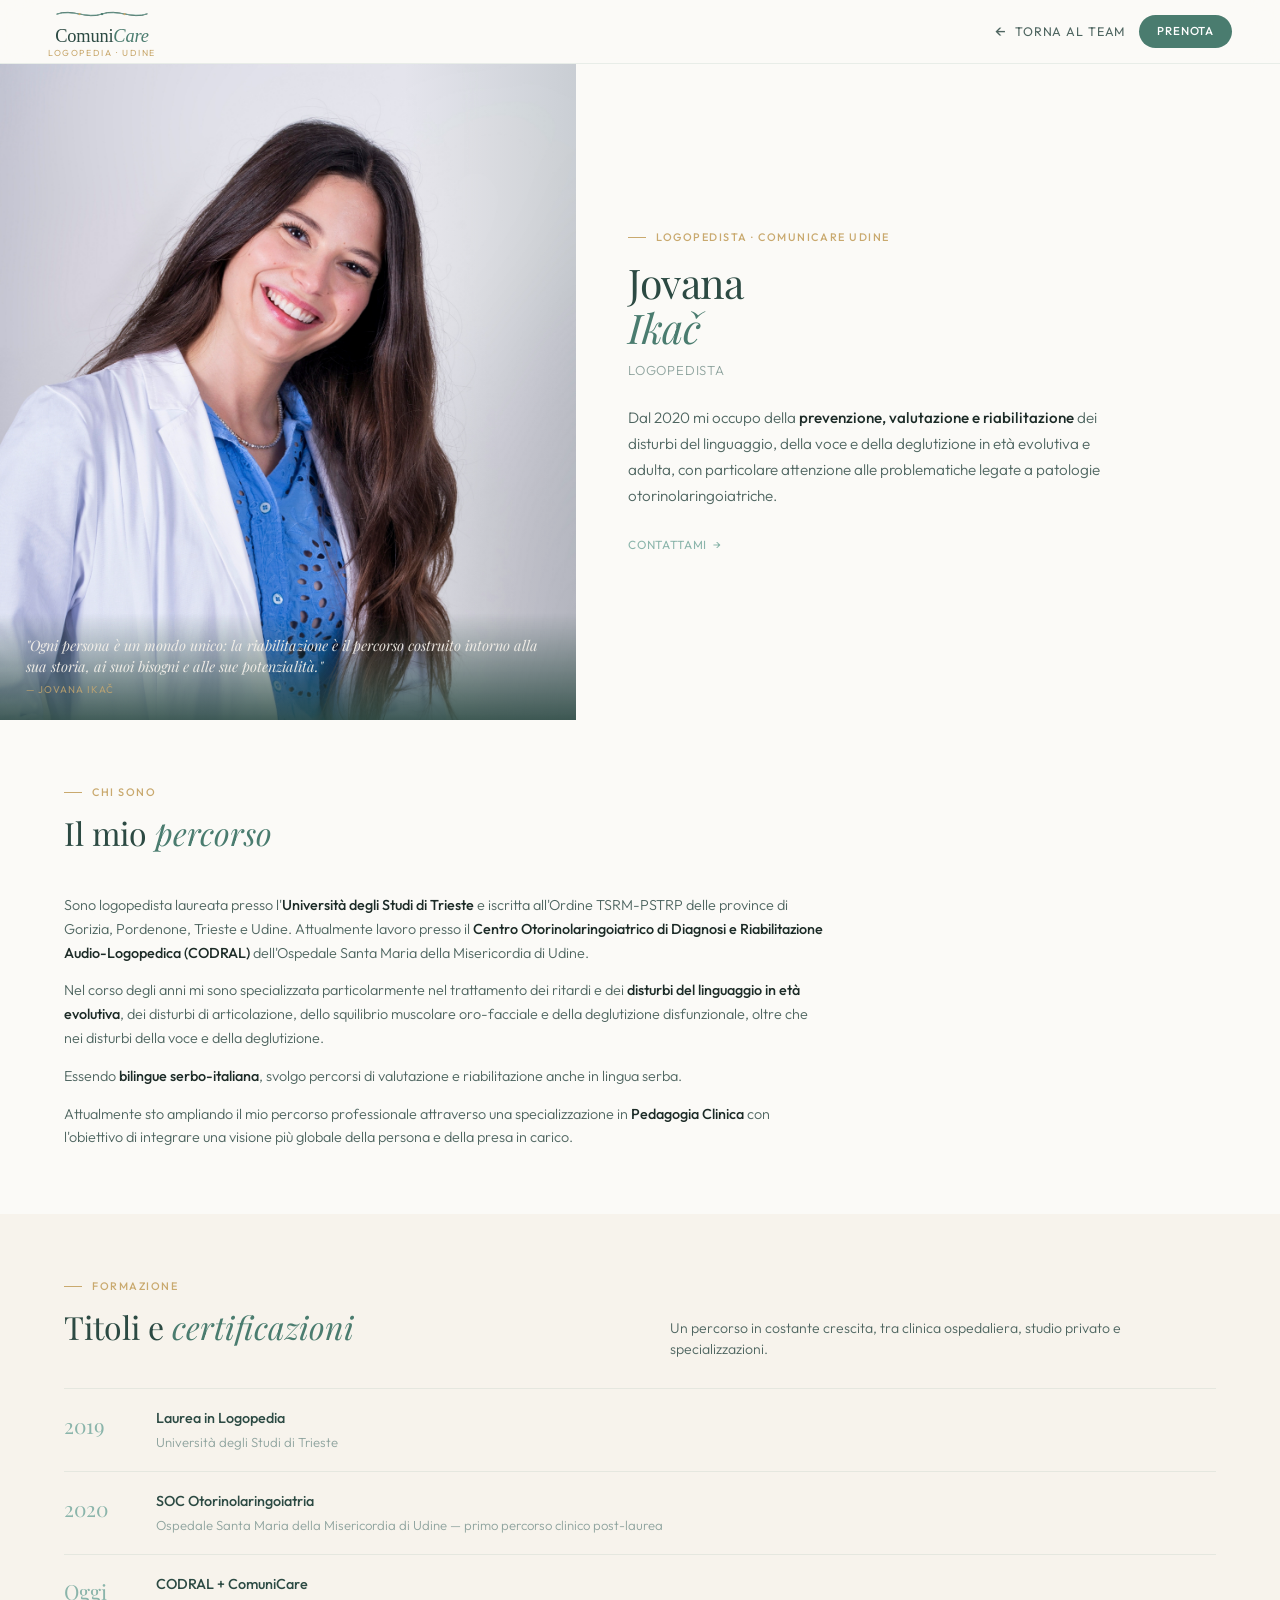
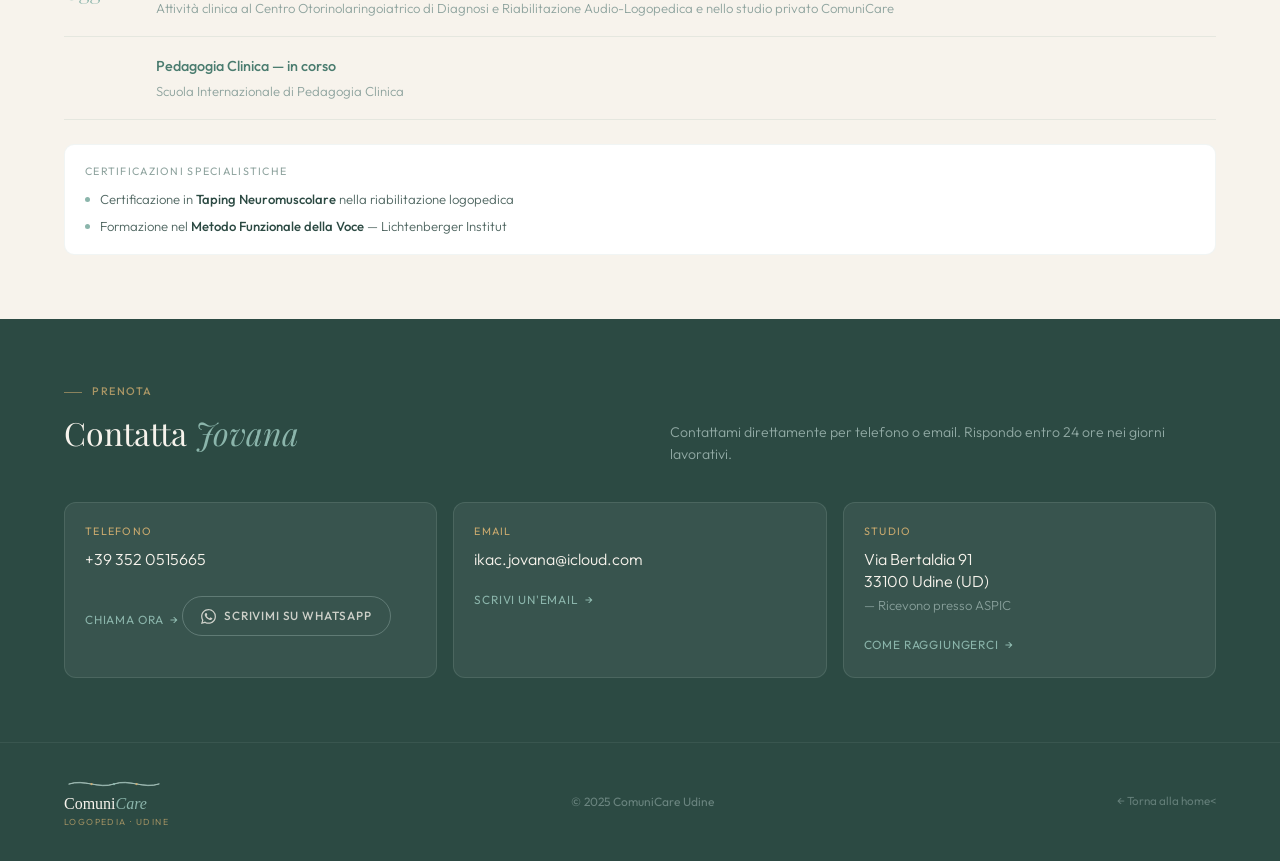
==== jovana.html @ 65f9eafd "nuovo yhatzupp" ====
<!DOCTYPE html>
<html lang="it">
<head>
<meta charset="UTF-8">
<meta name="viewport" content="width=device-width,initial-scale=1,viewport-fit=cover">
<meta name="color-scheme" content="light">
<meta name="theme-color" content="#FBFAF7">
<title>Jovana Ikač – ComuniCare Udine</title>
<link rel="preconnect" href="https://fonts.googleapis.com">
<link rel="preconnect" href="https://fonts.gstatic.com" crossorigin>
<link href="https://fonts.googleapis.com/css2?family=Playfair+Display:ital,wght@0,400;0,500;1,400;1,500&family=Outfit:wght@300;400;500&display=swap" rel="stylesheet">
<meta name="description" content="Jovana Ikač, logopedista al CODRAL di Udine. Specializzata in età evolutiva, disfonia, disfagia e squilibrio oro-facciale.">
<meta name="format-detection" content="telephone=no,email=no">
<meta name="keywords" content="Jovana Ikač, logopedista Udine, CODRAL Udine, età evolutiva, disfonia, disfagia, squilibrio oro-facciale, logopedia bambini Udine, ComuniCare">
<!-- fix: Open Graph — SEO e condivisione social -->
<meta property="og:type" content="website">
<meta property="og:title" content="Jovana Ikač — Logopedista | ComuniCare Udine">
<meta property="og:description" content="Logopedista iscritta all'Ordine TSRM-PSTRP, in servizio al CODRAL di Udine. Percorsi per bambini e adulti, anche in lingua serba.">
<meta property="og:url" content="https://comunicare-udine.it/jovana.html">
<meta property="og:image" content="https://comunicare-udine.it/og-image.jpg">
<!-- TODO: crea og-image.jpg (1200×630px) e aggiorna il path -->
<!-- TODO: aggiungi <link rel="icon" href="favicon.ico"> e apple-touch-icon.png -->
<style>
  :root {
    --v:#4A7C6F; --vm:#8BB5AB; --vc:#D4E8E3; --vs:#2C4A43;
    --s:#C9A96E; --sc:#F0E6D3; --cr:#F7F3EC; --bg:#FBFAF7;
    --t:#1C2B27; --tm:#4E6560; --tl:#8EA39E; --w:#FFFFFF;
  }
  *,*::before,*::after{margin:0;padding:0;box-sizing:border-box}
  html{scroll-behavior:smooth}
  body{font-family:'Outfit',sans-serif;background:var(--bg);color:var(--t);line-height:1.6;-webkit-font-smoothing:antialiased}

  nav{position:fixed;top:0;left:0;right:0;z-index:200;height:64px;display:flex;align-items:center;justify-content:space-between;padding:0 48px;background:rgba(251,250,247,0.9);backdrop-filter:blur(16px);border-bottom:1px solid rgba(74,124,111,0.1)}
  .nav-logo{font-family:'Playfair Display',serif;font-size:1.05rem;font-weight:400;color:var(--vs);text-decoration:none}
  .nav-logo i{font-style:italic;color:var(--s)}
  .nav-back{display:flex;align-items:center;gap:8px;text-decoration:none;color:var(--tm);font-size:0.78rem;letter-spacing:0.07em;text-transform:uppercase;transition:color .2s;touch-action:manipulation;min-height:44px}
  .nav-back:hover{color:var(--v)}
  .nav-back::before{content:'←';font-size:1rem}

  /* HERO — foto grande a sinistra, testo a destra */
  .hero{display:grid;grid-template-columns:45% 55%;height:720px;min-height:680px;max-height:760px;padding-top:64px;align-items:stretch}
  .hero-foto{position:relative;overflow:hidden;background:var(--vs)}
  .hero-foto img{width:100%;height:100%;object-fit:cover;object-position:center top;display:block}
  .hero-foto::after{content:'';position:absolute;inset:0;background:linear-gradient(to right,transparent 70%,rgba(44,74,67,0.15) 100%)}
  .hero-r{display:flex;flex-direction:column;justify-content:center;padding:48px 60px 48px 52px;background:var(--bg);position:relative}
  .eyebrow{display:flex;align-items:center;gap:10px;font-size:0.68rem;font-weight:500;letter-spacing:0.14em;text-transform:uppercase;color:var(--s);margin-bottom:14px}
  .eyebrow::before{content:'';width:18px;height:1px;background:var(--s)}
  h1{font-family:'Playfair Display',serif;font-size:clamp(2rem,3.2vw,3rem);font-weight:400;line-height:1.1;color:var(--vs);margin-bottom:10px;letter-spacing:-0.01em}
  h1 em{font-style:italic;color:var(--v)}
  .hero-titolo{font-size:0.82rem;letter-spacing:0.06em;text-transform:uppercase;color:var(--tl);margin-bottom:24px;font-weight:300}
  .hero-intro{font-size:0.95rem;font-weight:300;color:var(--tm);line-height:1.7;max-width:480px;margin-bottom:28px}
  .hero-intro strong{font-weight:500;color:var(--t)}
  .hero-tags{display:flex;flex-wrap:wrap;gap:8px;margin-bottom:32px}
  .tag{display:inline-flex;align-items:center;gap:6px;background:var(--vc);color:var(--vs);font-size:0.72rem;font-weight:500;letter-spacing:0.04em;padding:6px 14px;border-radius:100px}
  .btn-contatta{display:inline-flex;align-items:center;gap:6px;font-size:0.74rem;letter-spacing:0.07em;text-transform:uppercase;color:var(--vm);text-decoration:none;transition:gap .2s}
  .btn-contatta::after{content:'→'}
  .btn-contatta:hover{gap:10px}
  /* Citazione overlay sulla foto */
  .hero-foto-quote{position:absolute;bottom:0;left:0;right:0;padding:22px 26px;background:linear-gradient(transparent,rgba(44,74,67,0.88));z-index:2}
  .hero-foto-quote-text{font-family:'Playfair Display',serif;font-size:0.9rem;font-style:italic;color:rgba(247,243,236,0.9);line-height:1.45;margin-bottom:5px}
  .hero-foto-quote-attr{font-size:0.62rem;letter-spacing:0.1em;text-transform:uppercase;color:rgba(201,169,110,0.8)}
  /* SEZIONI */
  .s{padding:64px 64px}
  h2{font-family:'Playfair Display',serif;font-size:clamp(1.7rem,2.5vw,2.3rem);font-weight:400;line-height:1.15;color:var(--vs);margin-bottom:14px}
  h2 em{font-style:italic;color:var(--v)}
  h3{font-family:'Playfair Display',serif;font-size:1.1rem;font-weight:500;color:var(--vs);margin-bottom:8px}
  .lead{font-size:0.92rem;font-weight:300;color:var(--tm);line-height:1.55}
  .sec-head{display:grid;grid-template-columns:1fr 1fr;gap:60px;align-items:end;margin-bottom:28px}
  .sec-head .lead{font-size:0.88rem;line-height:1.5;margin-bottom:0}

  /* SERVIZI */
  .srv-section{background:var(--cr)}
  .srv-blocks{display:flex;flex-direction:column;gap:1px;background:rgba(74,124,111,0.1);border-radius:16px;overflow:hidden;margin-top:28px}
  .srv-block{background:var(--w);padding:22px 28px;transition:background .2s}
  .srv-block:hover{background:rgba(212,232,227,0.3)}
  .srv-block h3{margin-bottom:8px}
  .srv-block-desc{font-size:0.88rem;font-weight:300;color:var(--tm);line-height:1.6;margin-bottom:10px}
  .srv-tags{display:flex;flex-wrap:wrap;gap:7px}
  .srv-tag{font-size:0.7rem;font-weight:400;color:var(--v);background:var(--vc);padding:3px 11px;border-radius:100px}
  .srv-quote{font-family:'Playfair Display',serif;font-size:0.95rem;font-style:italic;color:var(--vs);border-left:2px solid var(--vc);padding-left:16px;margin-top:16px;line-height:1.55}

  /* CHI SONO */
  .chi{background:var(--bg)}
  .chi-grid{display:grid;grid-template-columns:1fr 1fr;gap:52px;align-items:start}
  .chi-bio p{font-size:0.9rem;font-weight:300;color:var(--tm);line-height:1.65;margin-bottom:14px}
  .chi-bio p:last-child{margin-bottom:0}
  .chi-bio strong{font-weight:500;color:var(--t)}
  .chi-aside{display:flex;flex-direction:column;gap:12px}
  .info-card{background:var(--w);border-radius:10px;padding:14px 18px;border:1px solid rgba(74,124,111,0.08)}
  .info-card-label{font-size:0.67rem;letter-spacing:0.12em;text-transform:uppercase;color:var(--tl);margin-bottom:5px}
  .info-card-value{font-size:0.85rem;color:var(--t);font-weight:400;line-height:1.45}
  .pedagogia-box{background:var(--vs);border-radius:12px;padding:20px 24px}
  .pedagogia-box .info-card-label{color:rgba(200,221,217,0.6)}
  .pedagogia-box .info-card-value{color:var(--cr)}
  .pedagogia-box p{font-size:0.82rem;font-weight:300;color:rgba(200,221,217,0.7);line-height:1.5;margin-top:6px}

  /* PERCORSO */
  .percorso-section{background:var(--cr)}
  .timeline{display:flex;flex-direction:column}
  .tl-item{display:flex;gap:28px;padding:18px 0;border-bottom:1px solid rgba(74,124,111,0.1)}
  .tl-item:first-child{border-top:1px solid rgba(74,124,111,0.1)}
  .tl-anno{font-family:'Playfair Display',serif;font-size:1.3rem;font-weight:400;color:var(--vm);min-width:64px;padding-top:2px}
  .tl-title{font-size:0.9rem;font-weight:500;color:var(--vs);margin-bottom:3px}
  .tl-desc{font-size:0.82rem;font-weight:300;color:var(--tl);line-height:1.5}

  /* SPECIALIZZAZIONI */
  .spec-section{background:var(--bg)}
  .spec-grid{display:grid;grid-template-columns:1fr 1fr;gap:14px;margin-top:28px}
  .spec-item{display:flex;align-items:flex-start;gap:12px;padding:16px 18px;border:1px solid var(--vc);border-radius:10px;transition:border-color .2s,box-shadow .2s}
  .spec-item:hover{border-color:var(--v);box-shadow:0 4px 16px rgba(74,124,111,0.08)}
  .spec-icon{font-size:1.2rem;flex-shrink:0;margin-top:2px}
  .spec-nome{font-size:0.88rem;font-weight:500;color:var(--vs);margin-bottom:3px}
  .spec-desc{font-size:0.78rem;color:var(--tl);line-height:1.45;font-weight:300}
  .cert-box{margin-top:20px;background:var(--w);border-radius:10px;border:1px solid rgba(74,124,111,0.08);padding:18px 20px}
  .cert-box-label{font-size:0.67rem;letter-spacing:0.12em;text-transform:uppercase;color:var(--tl);margin-bottom:10px}
  .cert-item{display:flex;align-items:flex-start;gap:10px;font-size:0.82rem;font-weight:300;color:var(--tm);line-height:1.45;margin-bottom:8px}
  .cert-item:last-child{margin-bottom:0}
  .cert-dot{width:5px;height:5px;border-radius:50%;background:var(--vm);flex-shrink:0;margin-top:7px}

  /* CONTATTI */
  .ctc{background:var(--vs);padding:64px 64px}
  .ctc .eyebrow{color:rgba(201,169,110,0.8)}
  .ctc .eyebrow::before{background:rgba(201,169,110,0.6)}
  .ctc h2{color:var(--cr)}
  .ctc h2 em{color:var(--vm)}
  .ctc-head{display:grid;grid-template-columns:1fr 1fr;gap:60px;align-items:end;margin-bottom:36px}
  .ctc-head .lead{color:rgba(200,221,217,0.65);font-size:0.88rem}
  .ctc-cards{display:grid;grid-template-columns:repeat(3,1fr);gap:16px}
  .ctc-card{background:rgba(255,255,255,0.06);border:1px solid rgba(200,221,217,0.13);border-radius:12px;padding:20px 20px}
  .ctc-card-label{font-size:0.67rem;letter-spacing:0.12em;text-transform:uppercase;color:var(--s);margin-bottom:8px}
  .ctc-card-value{font-size:1rem;color:var(--cr);font-weight:300;margin-bottom:16px;line-height:1.4}
  .ctc-card-link{display:inline-flex;align-items:center;gap:6px;font-size:0.74rem;letter-spacing:0.07em;text-transform:uppercase;color:var(--vm);text-decoration:none;transition:gap .2s}
  .ctc-card-link:hover{gap:10px}
  .ctc-card-link::after{content:'→'}
  a[href^="tel:"]:not(.btn-contatta):not(.ctc-card-link),a[href^="mailto:"]:not(.btn-contatta):not(.ctc-card-link){color:inherit;text-decoration:none;transition:opacity 200ms ease}
  a[href^="tel:"]:not(.btn-contatta):not(.ctc-card-link):hover,a[href^="mailto:"]:not(.btn-contatta):not(.ctc-card-link):hover{opacity:.7}
  .btn-whatsapp{display:inline-flex;align-items:center;gap:8px;background:transparent;color:rgba(247,243,236,0.78);border:1.5px solid rgba(200,221,217,0.28);padding:9px 18px;border-radius:999px;font-size:0.74rem;letter-spacing:0.07em;text-transform:uppercase;font-weight:500;text-decoration:none;margin-top:10px;transition:background 200ms ease,border-color 200ms ease,color 200ms ease;min-height:40px}
  .btn-whatsapp:hover{background:rgba(255,255,255,0.07);border-color:rgba(200,221,217,0.55);color:rgba(247,243,236,1)}
  @media(max-width:960px){.btn-whatsapp{width:100%;justify-content:center;min-height:48px}}

  footer{background:var(--vs);padding:32px 64px;display:flex;align-items:center;justify-content:space-between;border-top:1px solid rgba(200,221,217,0.08)}
  .f-logo{font-family:'Playfair Display',serif;font-size:1rem;color:var(--cr);font-weight:400}
  .f-logo i{font-style:italic;color:var(--s)}
  .f-copy{font-size:0.75rem;color:rgba(200,221,217,0.4)}
  .f-back{color:rgba(200,221,217,0.35);text-decoration:none;font-size:0.73rem;transition:color .2s}
  .f-back:hover{color:var(--vm)}

  @keyframes up{from{opacity:0;transform:translateY(18px)}to{opacity:1;transform:translateY(0)}}
  .hero-r .eyebrow{animation:up .5s .05s both}
  h1{animation:up .5s .12s both}
  .hero-titolo{animation:up .5s .18s both}
  .hero-intro{animation:up .5s .24s both}

  /* WAVE LOGO */
  .wv1{animation:wv1anim 3s ease-in-out infinite}
  .wv2{animation:wv2anim 3s ease-in-out infinite .4s}
  .wv3{animation:wv3anim 3s ease-in-out infinite .8s}
  .wd1{animation:wdpulse 3s ease-in-out infinite}
  .wd2{animation:wdpulse 3s ease-in-out infinite .4s}
  .wd3{animation:wdpulse 3s ease-in-out infinite .8s}
  @keyframes wv1anim{0%,100%{d:path("M 0 24 C 40 8, 80 40, 120 24 C 160 8, 200 40, 240 24")}50%{d:path("M 0 24 C 40 40, 80 8, 120 24 C 160 40, 200 8, 240 24")}}
  @keyframes wv2anim{0%,100%{d:path("M 0 24 C 40 10, 80 38, 120 24 C 160 10, 200 38, 240 24")}50%{d:path("M 0 24 C 40 38, 80 10, 120 24 C 160 38, 200 10, 240 24")}}
  @keyframes wv3anim{0%,100%{d:path("M 0 24 C 40 14, 80 34, 120 24 C 160 14, 200 34, 240 24")}50%{d:path("M 0 24 C 40 34, 80 14, 120 24 C 160 34, 200 14, 240 24")}}
  @keyframes wdpulse{0%,100%{r:3;opacity:.5}50%{r:4.5;opacity:1}}

  @media(max-width:960px){
    nav{padding:0 24px}
    .hero{grid-template-columns:1fr;height:auto;min-height:auto;max-height:none}
    .hero-foto{height:480px}
    .hero-foto img{object-position:center top}
    .hero-r{padding:40px 24px}
    .s,.ctc{padding:56px 24px}
    .chi-grid,.sec-head,.ctc-head{grid-template-columns:1fr;gap:24px}
    .spec-grid{grid-template-columns:1fr}
    .ctc-cards{grid-template-columns:1fr}
    footer{flex-direction:column;gap:14px;padding:24px;text-align:center}
  }
  /* fix: prefers-reduced-motion — rispetta preferenze accessibilità utente */
  @media(prefers-reduced-motion:reduce){
    *,*::before,*::after{
      animation-duration:.01ms !important;
      animation-iteration-count:1 !important;
      transition-duration:.01ms !important;
      scroll-behavior:auto !important;
    }
  }
</style>
</head>
<body>

<nav>
  <a href="index.html" class="nav-logo" style="display:flex;align-items:center;text-decoration:none;">
    <div style="display:inline-flex;flex-direction:column;align-items:center;gap:4px;line-height:1;">
      <svg width="96" height="18" viewBox="0 0 240 48" fill="none" xmlns="http://www.w3.org/2000/svg" preserveAspectRatio="xMidYMid meet" style="display:block;">
        <path class="wv1" d="M 0 24 C 40 8, 80 40, 120 24 C 160 8, 200 40, 240 24" stroke="#2C4A43" stroke-width="2.2" fill="none" stroke-linecap="round"/>
        <path class="wv2" d="M 0 24 C 40 10, 80 38, 120 24 C 160 10, 200 38, 240 24" stroke="#4A7C6F" stroke-width="2" fill="none" stroke-linecap="round"/>
        <path class="wv3" d="M 0 24 C 40 14, 80 34, 120 24 C 160 14, 200 34, 240 24" stroke="#8BB5AB" stroke-width="1.6" fill="none" stroke-linecap="round"/>
        <circle class="wd1" cx="60" cy="24" r="3" fill="#C9A96E"/>
        <circle class="wd2" cx="120" cy="24" r="3" fill="#4A7C6F"/>
        <circle class="wd3" cx="180" cy="24" r="3" fill="#C9A96E"/>
      </svg>
      <div style="font-family:'Georgia',serif;font-size:1.15rem;line-height:1;letter-spacing:-0.01em;text-align:center;">
        <span style="color:#2C4A43;font-weight:400;">Comuni</span><span style="color:#4A7C6F;font-weight:400;font-style:italic;">Care</span>
      </div>
      <div style="font-size:0.55rem;letter-spacing:0.18em;text-transform:uppercase;color:#C9A96E;font-family:'Outfit',sans-serif;text-align:center;">Logopedia · Udine</div>
    </div>
  </a>
  <div style="display:flex;align-items:center;gap:14px">
    <a href="index.html#team" class="nav-back">Torna al team</a>
    <a href="index.html#contatti" style="display:inline-flex;align-items:center;background:#4A7C6F;color:#fff;padding:7px 18px;border-radius:100px;font-size:0.72rem;letter-spacing:0.07em;text-transform:uppercase;font-weight:500;text-decoration:none;transition:background .2s" onmouseover="this.style.background='#2C4A43'" onmouseout="this.style.background='#4A7C6F'">Prenota</a>
  </div>
</nav>

<!-- HERO -->
<div class="hero">
  <div class="hero-foto">
    <img src="jovana.jpg" alt="Jovana Ikač, logopedista specializzata in età evolutiva" loading="lazy" decoding="async" width="896" height="1120">
    <div class="hero-foto-quote">
      <div class="hero-foto-quote-text">"Ogni persona è un mondo unico: la riabilitazione è il percorso costruito intorno alla sua storia, ai suoi bisogni e alle sue potenzialità."</div>
      <div class="hero-foto-quote-attr">— Jovana Ikač</div>
    </div>
  </div>
  <div class="hero-r">
    <div class="eyebrow">Logopedista · ComuniCare Udine</div>
    <h1>Jovana<br><em>Ikač</em></h1>
    <div class="hero-titolo">Logopedista</div>
    <p class="hero-intro">
      Dal 2020 mi occupo della <strong>prevenzione, valutazione e riabilitazione</strong> dei disturbi del linguaggio, della voce e della deglutizione in età evolutiva e adulta, con particolare attenzione alle problematiche legate a patologie otorinolaringoiatriche.
    </p>
    <a href="mailto:ikac.jovana@icloud.com" class="btn-contatta">Contattami</a>
  </div>
</div>

<!-- CHI SONO -->
<section id="chi-sono" class="s chi">
  <div class="sec-head">
    <div><div class="eyebrow">Chi sono</div><h2>Il mio <em>percorso</em></h2></div>
  </div>
  <div class="chi-grid" style="grid-template-columns:1fr;max-width:760px">
    <div class="chi-bio">
      <p>Sono logopedista laureata presso l'<strong>Università degli Studi di Trieste</strong> e iscritta all'Ordine TSRM-PSTRP delle province di Gorizia, Pordenone, Trieste e Udine. Attualmente lavoro presso il <strong>Centro Otorinolaringoiatrico di Diagnosi e Riabilitazione Audio-Logopedica (CODRAL)</strong> dell'Ospedale Santa Maria della Misericordia di Udine.</p>
      <p>Nel corso degli anni mi sono specializzata particolarmente nel trattamento dei ritardi e dei <strong>disturbi del linguaggio in età evolutiva</strong>, dei disturbi di articolazione, dello squilibrio muscolare oro-facciale e della deglutizione disfunzionale, oltre che nei disturbi della voce e della deglutizione.</p>
      <p>Essendo <strong>bilingue serbo-italiana</strong>, svolgo percorsi di valutazione e riabilitazione anche in lingua serba.</p>
      <p>Attualmente sto ampliando il mio percorso professionale attraverso una specializzazione in <strong>Pedagogia Clinica</strong> con l'obiettivo di integrare una visione più globale della persona e della presa in carico.</p>
    </div>
  </div>
</section>

<!-- PERCORSO -->
<section class="s percorso-section">
  <div class="sec-head">
    <div><div class="eyebrow">Formazione</div><h2>Titoli e <em>certificazioni</em></h2></div>
    <p class="lead">Un percorso in costante crescita, tra clinica ospedaliera, studio privato e specializzazioni.</p>
  </div>
  <div class="timeline">
    <div class="tl-item">
      <div class="tl-anno">2019</div>
      <div>
        <div class="tl-title">Laurea in Logopedia</div>
        <div class="tl-desc">Università degli Studi di Trieste</div>
      </div>
    </div>
    <div class="tl-item">
      <div class="tl-anno">2020</div>
      <div>
        <div class="tl-title">SOC Otorinolaringoiatria</div>
        <div class="tl-desc">Ospedale Santa Maria della Misericordia di Udine — primo percorso clinico post-laurea</div>
      </div>
    </div>
    <div class="tl-item">
      <div class="tl-anno">Oggi</div>
      <div>
        <div class="tl-title">CODRAL + ComuniCare</div>
        <div class="tl-desc">Attività clinica al Centro Otorinolaringoiatrico di Diagnosi e Riabilitazione Audio-Logopedica e nello studio privato ComuniCare</div>
      </div>
    </div>
    <div class="tl-item">
      <div class="tl-anno" style="color:var(--s);"></div>
      <div>
        <div class="tl-title" style="color:var(--v);">Pedagogia Clinica — in corso</div>
        <div class="tl-desc">Scuola Internazionale di Pedagogia Clinica</div>
      </div>
    </div>
  </div>
  <div class="cert-box" style="margin-top:24px;">
    <div class="cert-box-label">Certificazioni specialistiche</div>
    <div class="cert-item"><div class="cert-dot"></div><div>Certificazione in <strong style="font-weight:500;color:var(--vs)">Taping Neuromuscolare</strong> nella riabilitazione logopedica</div></div>
    <div class="cert-item"><div class="cert-dot"></div><div>Formazione nel <strong style="font-weight:500;color:var(--vs)">Metodo Funzionale della Voce</strong> — Lichtenberger Institut</div></div>
  </div>
</section>

<!-- CONTATTI -->
<section id="contatti" class="ctc">
  <div class="ctc-head">
    <div><div class="eyebrow">Prenota</div><h2>Contatta <em>Jovana</em></h2></div>
    <p class="lead">Contattami direttamente per telefono o email. Rispondo entro 24 ore nei giorni lavorativi.</p>
  </div>
  <div class="ctc-cards">
    <div class="ctc-card">
      <div class="ctc-card-label">Telefono</div>
      <div class="ctc-card-value">+39 352 0515665</div>
      <a href="tel:+393520515665" class="ctc-card-link">Chiama ora</a>
      <a href="https://wa.me/393520515665?text=Ciao%20Jovana%2C%20vorrei%20prenotare%20una%20consulenza" target="_blank" rel="noopener" class="btn-whatsapp"><svg width="15" height="15" viewBox="0 0 24 24" fill="currentColor" xmlns="http://www.w3.org/2000/svg" aria-hidden="true"><path d="M17.472 14.382c-.297-.149-1.758-.867-2.03-.967-.273-.099-.471-.148-.67.15-.197.297-.767.966-.94 1.164-.173.199-.347.223-.644.075-.297-.15-1.255-.463-2.39-1.475-.883-.788-1.48-1.761-1.653-2.059-.173-.297-.018-.458.13-.606.134-.133.297-.347.446-.52.149-.174.198-.298.297-.497.1-.198.05-.371-.025-.52-.074-.149-.669-1.612-.916-2.207-.242-.579-.487-.5-.669-.51-.173-.008-.371-.01-.57-.01-.198 0-.52.074-.792.372-.272.297-1.04 1.016-1.04 2.479 0 1.462 1.065 2.875 1.213 3.074.149.198 2.096 3.2 5.077 4.487.709.306 1.262.489 1.694.625.712.227 1.36.195 1.871.118.571-.085 1.758-.719 2.006-1.413.248-.694.248-1.289.173-1.413-.074-.124-.272-.198-.57-.347m-5.421 7.403h-.004a9.87 9.87 0 01-5.031-1.378l-.361-.214-3.741.982.998-3.648-.235-.374a9.86 9.86 0 01-1.51-5.26c.001-5.45 4.436-9.884 9.888-9.884 2.64 0 5.122 1.03 6.988 2.898a9.825 9.825 0 012.893 6.994c-.003 5.45-4.437 9.884-9.885 9.884m8.413-18.297A11.815 11.815 0 0012.05 0C5.495 0 .16 5.335.157 11.892c0 2.096.547 4.142 1.588 5.945L.057 24l6.305-1.654a11.882 11.882 0 005.683 1.448h.005c6.554 0 11.89-5.335 11.893-11.893a11.821 11.821 0 00-3.48-8.413z"/></svg>Scrivimi su WhatsApp</a>
    </div>
    <div class="ctc-card">
      <div class="ctc-card-label">Email</div>
      <div class="ctc-card-value">ikac.jovana@icloud.com</div>
      <a href="mailto:ikac.jovana@icloud.com" class="ctc-card-link">Scrivi un'email</a>
    </div>
    <div class="ctc-card">
      <div class="ctc-card-label">Studio</div>
      <div class="ctc-card-value">Via Bertaldia 91<br>33100 Udine (UD)<br><span style="font-size:0.82em;color:rgba(200,221,217,0.55);font-weight:300;">— Ricevono presso ASPIC</span></div>
      <a href="https://maps.app.goo.gl/crx2L8pMz7y8QiF69" target="_blank" class="ctc-card-link">Come raggiungerci</a>
    </div>
  </div>
</section>

<footer>
  <div class="f-logo" style="display:flex;flex-direction:column;gap:3px;">
    <svg width="100" height="18" viewBox="0 0 240 48" fill="none" xmlns="http://www.w3.org/2000/svg" style="overflow:visible;">
      <path class="wv1" d="M 0 24 C 40 8, 80 40, 120 24 C 160 8, 200 40, 240 24" stroke="rgba(247,243,236,0.6)" stroke-width="2.2" fill="none" stroke-linecap="round"/>
      <path class="wv2" d="M 0 24 C 40 10, 80 38, 120 24 C 160 10, 200 38, 240 24" stroke="#8BB5AB" stroke-width="2" fill="none" stroke-linecap="round"/>
      <path class="wv3" d="M 0 24 C 40 14, 80 34, 120 24 C 160 14, 200 34, 240 24" stroke="rgba(212,232,227,0.5)" stroke-width="1.6" fill="none" stroke-linecap="round"/>
      <circle class="wd1" cx="60" cy="24" r="3" fill="#C9A96E"/>
      <circle class="wd2" cx="120" cy="24" r="3" fill="#8BB5AB"/>
      <circle class="wd3" cx="180" cy="24" r="3" fill="#C9A96E"/>
    </svg>
    <div style="font-family:'Georgia',serif;font-size:1rem;line-height:1;">
      <span style="color:#F7F3EC;">Comuni</span><span style="color:#8BB5AB;font-style:italic;">Care</span>
    </div>
    <div style="font-size:0.55rem;letter-spacing:0.16em;text-transform:uppercase;color:rgba(201,169,110,0.7);font-family:'Outfit',sans-serif;">Logopedia · Udine</div>
  </div>
  <div class="f-copy">© 2025 ComuniCare Udine</div>
  <a href="index.html" class="f-back">← Torna alla home<
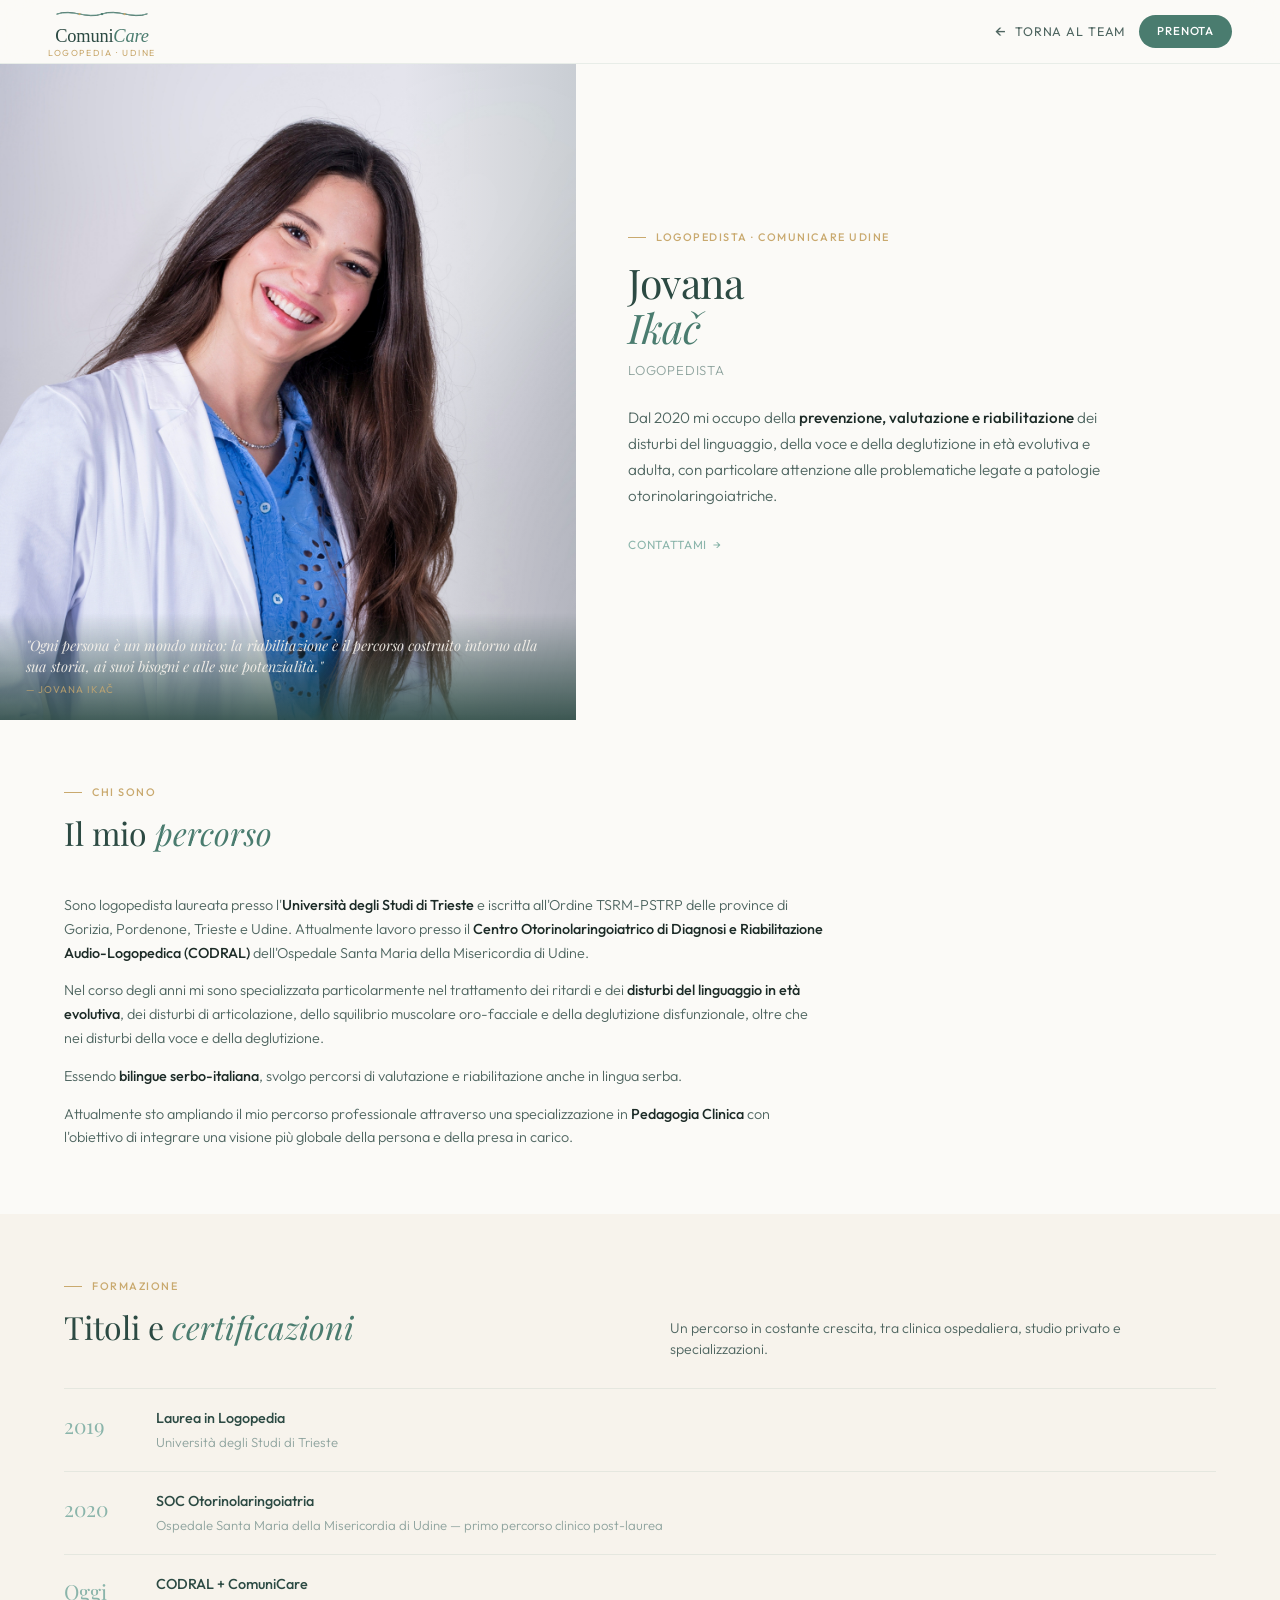
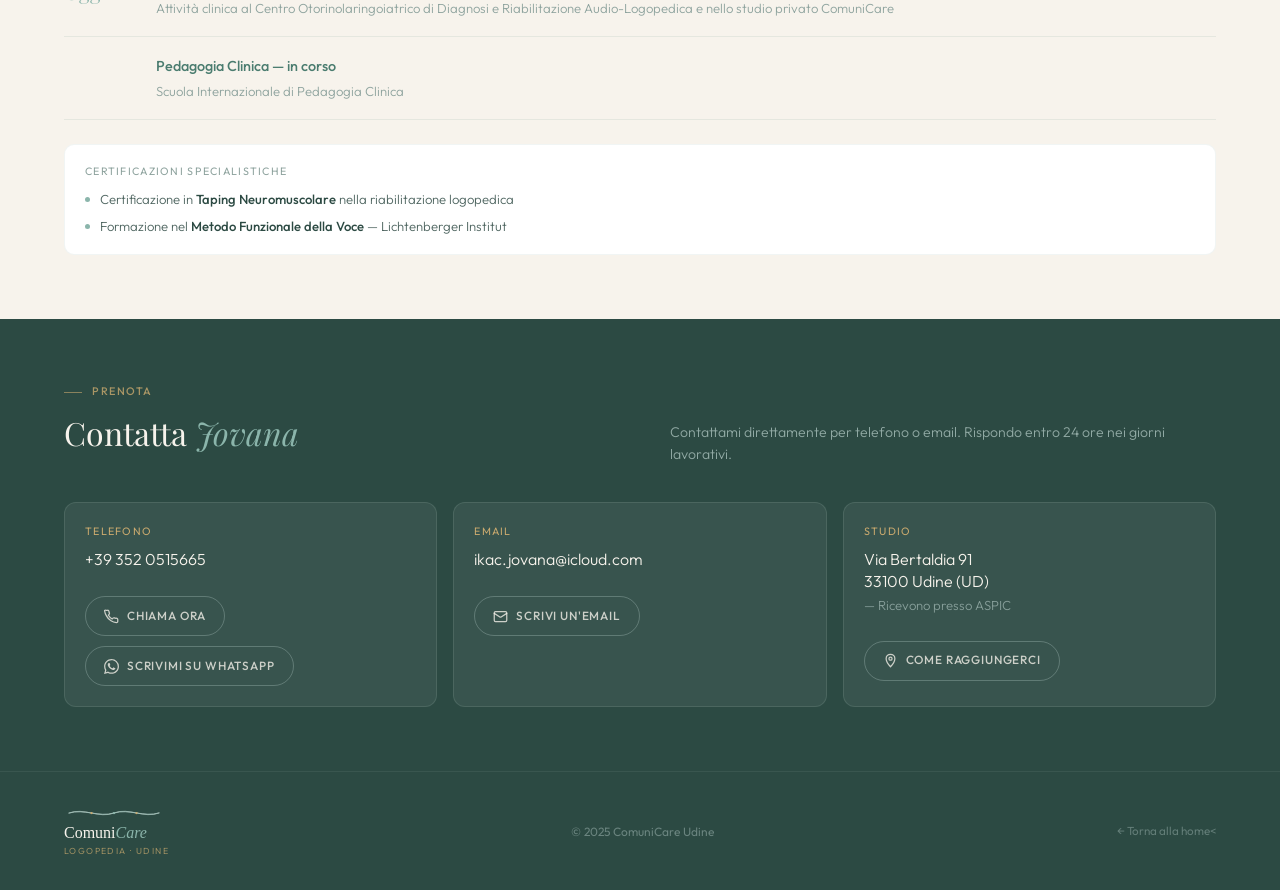
==== commit 254d56f4: "tasti in basso" ====
--- a/jovana.html
+++ b/jovana.html
@@ -132,8 +132,8 @@
   .ctc-card-link{display:inline-flex;align-items:center;gap:6px;font-size:0.74rem;letter-spacing:0.07em;text-transform:uppercase;color:var(--vm);text-decoration:none;transition:gap .2s}
   .ctc-card-link:hover{gap:10px}
   .ctc-card-link::after{content:'→'}
-  a[href^="tel:"]:not(.btn-contatta):not(.ctc-card-link),a[href^="mailto:"]:not(.btn-contatta):not(.ctc-card-link){color:inherit;text-decoration:none;transition:opacity 200ms ease}
-  a[href^="tel:"]:not(.btn-contatta):not(.ctc-card-link):hover,a[href^="mailto:"]:not(.btn-contatta):not(.ctc-card-link):hover{opacity:.7}
+  a[href^="tel:"]:not(.btn-contatta):not(.ctc-card-link):not(.btn-whatsapp),a[href^="mailto:"]:not(.btn-contatta):not(.ctc-card-link):not(.btn-whatsapp){color:inherit;text-decoration:none;transition:opacity 200ms ease}
+  a[href^="tel:"]:not(.btn-contatta):not(.ctc-card-link):not(.btn-whatsapp):hover,a[href^="mailto:"]:not(.btn-contatta):not(.ctc-card-link):not(.btn-whatsapp):hover{opacity:.7}
   .btn-whatsapp{display:inline-flex;align-items:center;gap:8px;background:transparent;color:rgba(247,243,236,0.78);border:1.5px solid rgba(200,221,217,0.28);padding:9px 18px;border-radius:999px;font-size:0.74rem;letter-spacing:0.07em;text-transform:uppercase;font-weight:500;text-decoration:none;margin-top:10px;transition:background 200ms ease,border-color 200ms ease,color 200ms ease;min-height:40px}
   .btn-whatsapp:hover{background:rgba(255,255,255,0.07);border-color:rgba(200,221,217,0.55);color:rgba(247,243,236,1)}
   @media(max-width:960px){.btn-whatsapp{width:100%;justify-content:center;min-height:48px}}
@@ -227,7 +227,7 @@
     <p class="hero-intro">
       Dal 2020 mi occupo della <strong>prevenzione, valutazione e riabilitazione</strong> dei disturbi del linguaggio, della voce e della deglutizione in età evolutiva e adulta, con particolare attenzione alle problematiche legate a patologie otorinolaringoiatriche.
     </p>
-    <a href="mailto:ikac.jovana@icloud.com" class="btn-contatta">Contattami</a>
+    <a href="https://wa.me/393520515665?text=Ciao%20Jovana%2C%20vorrei%20prenotare%20una%20consulenza" target="_blank" rel="noopener" class="btn-contatta">Contattami</a>
   </div>
 </div>
 
@@ -299,18 +299,18 @@
     <div class="ctc-card">
       <div class="ctc-card-label">Telefono</div>
       <div class="ctc-card-value">+39 352 0515665</div>
-      <a href="tel:+393520515665" class="ctc-card-link">Chiama ora</a>
+      <a href="tel:+393520515665" class="btn-whatsapp"><svg width="15" height="15" viewBox="0 0 24 24" fill="none" stroke="currentColor" stroke-width="2" stroke-linecap="round" stroke-linejoin="round" aria-hidden="true"><path d="M22 16.92v3a2 2 0 01-2.18 2 19.79 19.79 0 01-8.63-3.07A19.5 19.5 0 013.95 11a19.79 19.79 0 01-3.07-8.67A2 2 0 012.87 2h3a2 2 0 012 1.72c.127.96.361 1.903.7 2.81a2 2 0 01-.45 2.11L7.09 9.91a16 16 0 006 6l1.27-1.27a2 2 0 012.11-.45c.907.339 1.85.573 2.81.7A2 2 0 0122 16.92z"/></svg>Chiama ora</a>
       <a href="https://wa.me/393520515665?text=Ciao%20Jovana%2C%20vorrei%20prenotare%20una%20consulenza" target="_blank" rel="noopener" class="btn-whatsapp"><svg width="15" height="15" viewBox="0 0 24 24" fill="currentColor" xmlns="http://www.w3.org/2000/svg" aria-hidden="true"><path d="M17.472 14.382c-.297-.149-1.758-.867-2.03-.967-.273-.099-.471-.148-.67.15-.197.297-.767.966-.94 1.164-.173.199-.347.223-.644.075-.297-.15-1.255-.463-2.39-1.475-.883-.788-1.48-1.761-1.653-2.059-.173-.297-.018-.458.13-.606.134-.133.297-.347.446-.52.149-.174.198-.298.297-.497.1-.198.05-.371-.025-.52-.074-.149-.669-1.612-.916-2.207-.242-.579-.487-.5-.669-.51-.173-.008-.371-.01-.57-.01-.198 0-.52.074-.792.372-.272.297-1.04 1.016-1.04 2.479 0 1.462 1.065 2.875 1.213 3.074.149.198 2.096 3.2 5.077 4.487.709.306 1.262.489 1.694.625.712.227 1.36.195 1.871.118.571-.085 1.758-.719 2.006-1.413.248-.694.248-1.289.173-1.413-.074-.124-.272-.198-.57-.347m-5.421 7.403h-.004a9.87 9.87 0 01-5.031-1.378l-.361-.214-3.741.982.998-3.648-.235-.374a9.86 9.86 0 01-1.51-5.26c.001-5.45 4.436-9.884 9.888-9.884 2.64 0 5.122 1.03 6.988 2.898a9.825 9.825 0 012.893 6.994c-.003 5.45-4.437 9.884-9.885 9.884m8.413-18.297A11.815 11.815 0 0012.05 0C5.495 0 .16 5.335.157 11.892c0 2.096.547 4.142 1.588 5.945L.057 24l6.305-1.654a11.882 11.882 0 005.683 1.448h.005c6.554 0 11.89-5.335 11.893-11.893a11.821 11.821 0 00-3.48-8.413z"/></svg>Scrivimi su WhatsApp</a>
     </div>
     <div class="ctc-card">
       <div class="ctc-card-label">Email</div>
       <div class="ctc-card-value">ikac.jovana@icloud.com</div>
-      <a href="mailto:ikac.jovana@icloud.com" class="ctc-card-link">Scrivi un'email</a>
+      <a href="mailto:ikac.jovana@icloud.com" class="btn-whatsapp"><svg width="15" height="15" viewBox="0 0 24 24" fill="none" stroke="currentColor" stroke-width="2" stroke-linecap="round" stroke-linejoin="round" aria-hidden="true"><rect x="2" y="4" width="20" height="16" rx="2"/><path d="M22 7l-8.97 5.7a1.94 1.94 0 01-2.06 0L2 7"/></svg>Scrivi un'email</a>
     </div>
     <div class="ctc-card">
       <div class="ctc-card-label">Studio</div>
       <div class="ctc-card-value">Via Bertaldia 91<br>33100 Udine (UD)<br><span style="font-size:0.82em;color:rgba(200,221,217,0.55);font-weight:300;">— Ricevono presso ASPIC</span></div>
-      <a href="https://maps.app.goo.gl/crx2L8pMz7y8QiF69" target="_blank" class="ctc-card-link">Come raggiungerci</a>
+      <a href="https://maps.app.goo.gl/crx2L8pMz7y8QiF69" target="_blank" rel="noopener" class="btn-whatsapp"><svg width="15" height="15" viewBox="0 0 24 24" fill="none" stroke="currentColor" stroke-width="2" stroke-linecap="round" stroke-linejoin="round" aria-hidden="true"><path d="M12 2C8.13 2 5 5.13 5 9c0 5.25 7 13 7 13s7-7.75 7-13c0-3.87-3.13-7-7-7z"/><circle cx="12" cy="9" r="2.5"/></svg>Come raggiungerci</a>
     </div>
   </div>
 </section>
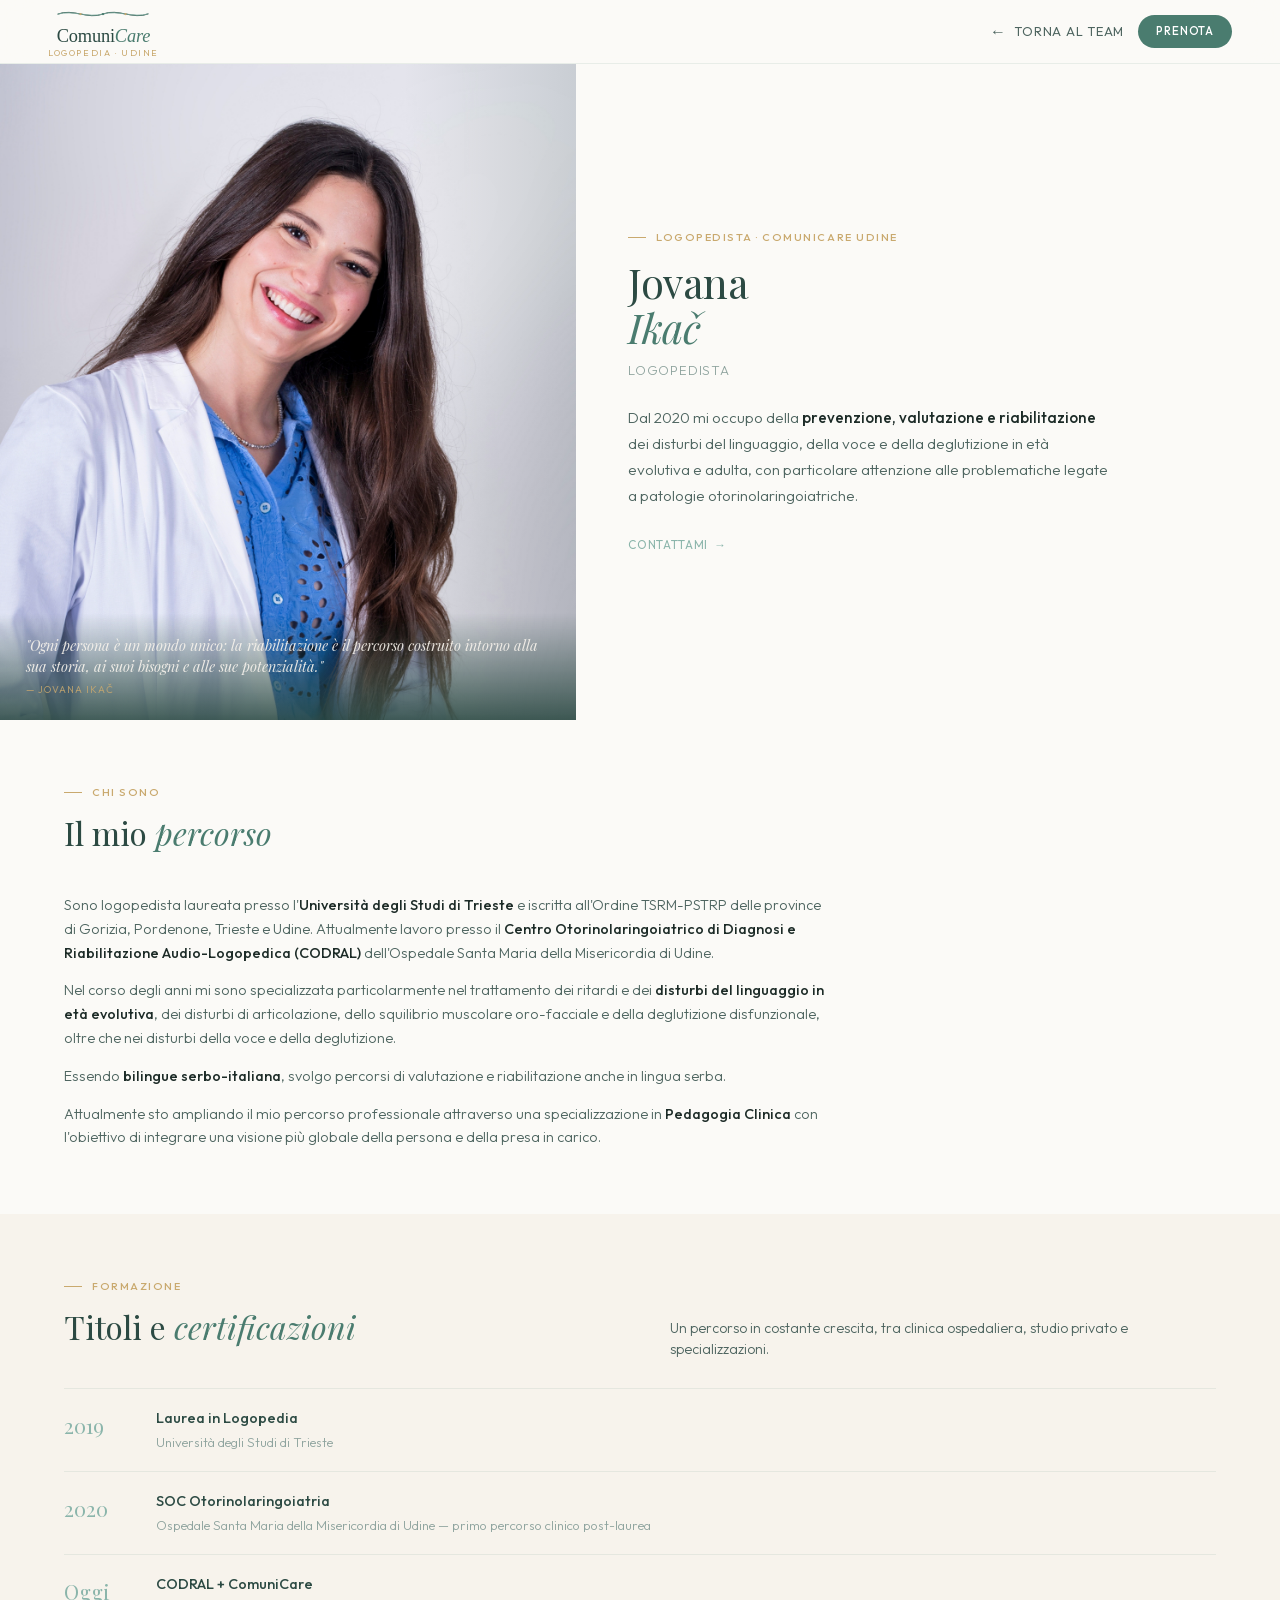
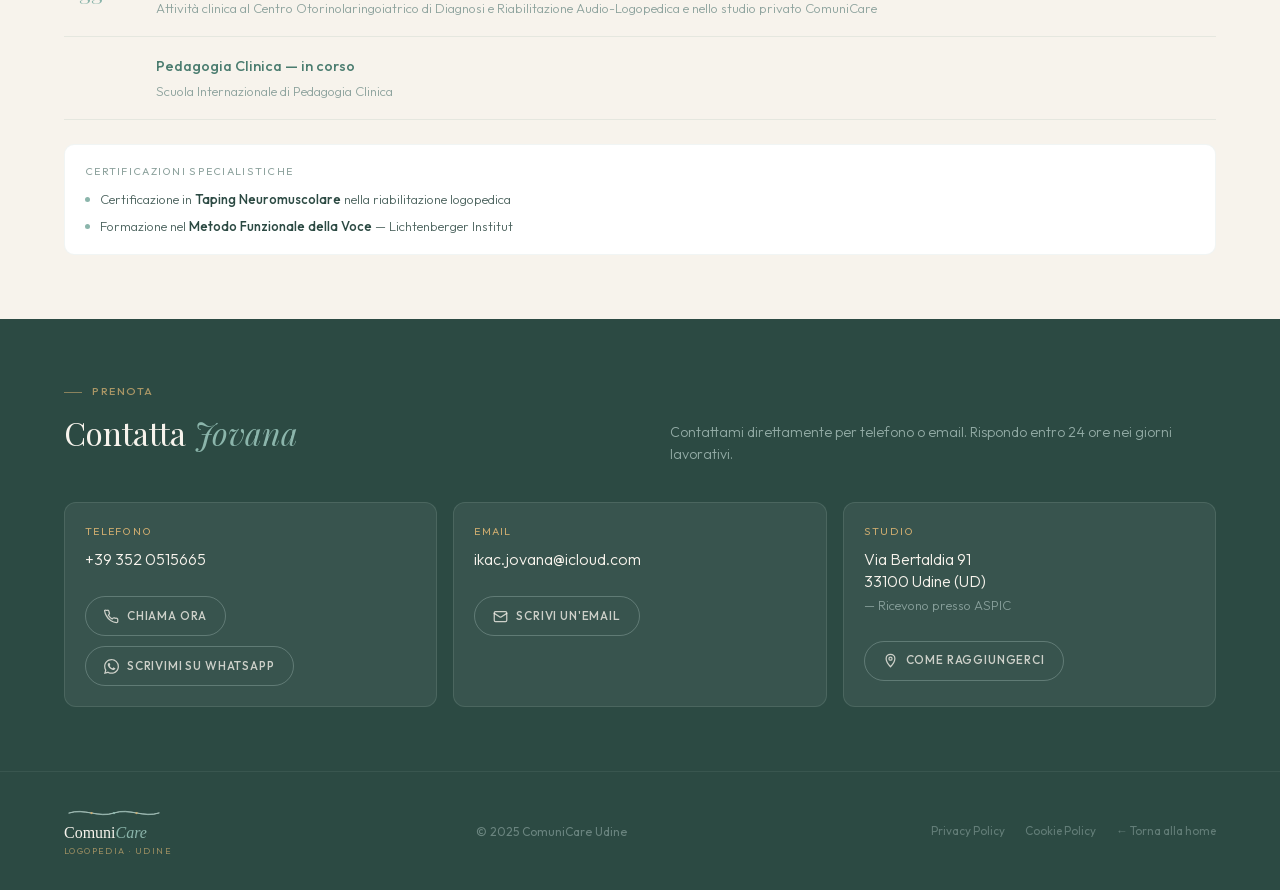
==== commit de371c94: "Privacy e cookie a norma: mappa con consenso, font locali, informative complete - Mappa Google Maps " ====
--- a/jovana.html
+++ b/jovana.html
@@ -6,9 +6,7 @@
 <meta name="color-scheme" content="light">
 <meta name="theme-color" content="#FBFAF7">
 <title>Jovana Ikač – ComuniCare Udine</title>
-<link rel="preconnect" href="https://fonts.googleapis.com">
-<link rel="preconnect" href="https://fonts.gstatic.com" crossorigin>
-<link href="https://fonts.googleapis.com/css2?family=Playfair+Display:ital,wght@0,400;0,500;1,400;1,500&family=Outfit:wght@300;400;500&display=swap" rel="stylesheet">
+<link rel="stylesheet" href="fonts/fonts.css">
 <meta name="description" content="Jovana Ikač, logopedista al CODRAL di Udine. Specializzata in età evolutiva, disfonia, disfagia e squilibrio oro-facciale.">
 <meta name="format-detection" content="telephone=no,email=no">
 <meta name="keywords" content="Jovana Ikač, logopedista Udine, CODRAL Udine, età evolutiva, disfonia, disfagia, squilibrio oro-facciale, logopedia bambini Udine, ComuniCare">
@@ -144,6 +142,7 @@
   .f-copy{font-size:0.75rem;color:rgba(200,221,217,0.4)}
   .f-back{color:rgba(200,221,217,0.35);text-decoration:none;font-size:0.73rem;transition:color .2s}
   .f-back:hover{color:var(--vm)}
+  .f-links{display:flex;align-items:center;justify-content:center;gap:20px;flex-wrap:wrap}
 
   @keyframes up{from{opacity:0;transform:translateY(18px)}to{opacity:1;transform:translateY(0)}}
   .hero-r .eyebrow{animation:up .5s .05s both}
@@ -207,7 +206,7 @@
   </a>
   <div style="display:flex;align-items:center;gap:14px">
     <a href="index.html#team" class="nav-back">Torna al team</a>
-    <a href="index.html#contatti" style="display:inline-flex;align-items:center;background:#4A7C6F;color:#fff;padding:7px 18px;border-radius:100px;font-size:0.72rem;letter-spacing:0.07em;text-transform:uppercase;font-weight:500;text-decoration:none;transition:background .2s" onmouseover="this.style.background='#2C4A43'" onmouseout="this.style.background='#4A7C6F'">Prenota</a>
+    <a href="#contatti" style="display:inline-flex;align-items:center;background:#4A7C6F;color:#fff;padding:7px 18px;border-radius:100px;font-size:0.72rem;letter-spacing:0.07em;text-transform:uppercase;font-weight:500;text-decoration:none;transition:background .2s" onmouseover="this.style.background='#2C4A43'" onmouseout="this.style.background='#4A7C6F'">Prenota</a>
   </div>
 </nav>
 
@@ -310,7 +309,7 @@
     <div class="ctc-card">
       <div class="ctc-card-label">Studio</div>
       <div class="ctc-card-value">Via Bertaldia 91<br>33100 Udine (UD)<br><span style="font-size:0.82em;color:rgba(200,221,217,0.55);font-weight:300;">— Ricevono presso ASPIC</span></div>
-      <a href="https://maps.app.goo.gl/crx2L8pMz7y8QiF69" target="_blank" rel="noopener" class="btn-whatsapp"><svg width="15" height="15" viewBox="0 0 24 24" fill="none" stroke="currentColor" stroke-width="2" stroke-linecap="round" stroke-linejoin="round" aria-hidden="true"><path d="M12 2C8.13 2 5 5.13 5 9c0 5.25 7 13 7 13s7-7.75 7-13c0-3.87-3.13-7-7-7z"/><circle cx="12" cy="9" r="2.5"/></svg>Come raggiungerci</a>
+      <a href="https://www.google.com/maps/search/?api=1&amp;query=Jovana%20Ika%C4%8D%20logopedista%20Udine" rel="noopener" class="btn-whatsapp"><svg width="15" height="15" viewBox="0 0 24 24" fill="none" stroke="currentColor" stroke-width="2" stroke-linecap="round" stroke-linejoin="round" aria-hidden="true"><path d="M12 2C8.13 2 5 5.13 5 9c0 5.25 7 13 7 13s7-7.75 7-13c0-3.87-3.13-7-7-7z"/><circle cx="12" cy="9" r="2.5"/></svg>Come raggiungerci</a>
     </div>
   </div>
 </section>
@@ -331,4 +330,11 @@
     <div style="font-size:0.55rem;letter-spacing:0.16em;text-transform:uppercase;color:rgba(201,169,110,0.7);font-family:'Outfit',sans-serif;">Logopedia · Udine</div>
   </div>
   <div class="f-copy">© 2025 ComuniCare Udine</div>
-  <a href="index.html" class="f-back">← Torna alla home<+  <div class="f-links">
+    <a href="privacy-policy.html" class="f-back">Privacy Policy</a>
+    <a href="cookie-policy.html" class="f-back">Cookie Policy</a>
+    <a href="index.html" class="f-back">← Torna alla home</a>
+  </div>
+</footer>
+</body>
+</html>
--- a/fonts/fonts.css
+++ b/fonts/fonts.css
@@ -0,0 +1,18 @@
+/*
+  Font ospitati direttamente sul sito: nessuna connessione a Google Fonts,
+  quindi nessun dato dei visitatori (es. indirizzo IP) viene inviato a terzi.
+  Playfair Display e Outfit sono distribuiti con licenza SIL Open Font License 1.1
+  (vedi LICENSE.txt in questa cartella).
+*/
+
+/* Playfair Display — normale (400–500) */
+@font-face{font-family:'Playfair Display';font-style:normal;font-weight:400 500;font-display:swap;src:url(playfair-display-latin-ext.woff2) format('woff2');unicode-range:U+0100-02BA,U+02BD-02C5,U+02C7-02CC,U+02CE-02D7,U+02DD-02FF,U+0304,U+0308,U+0329,U+1D00-1DBF,U+1E00-1E9F,U+1EF2-1EFF,U+2020,U+20A0-20AB,U+20AD-20C4,U+2113,U+2C60-2C7F,U+A720-A7FF}
+@font-face{font-family:'Playfair Display';font-style:normal;font-weight:400 500;font-display:swap;src:url(playfair-display-latin.woff2) format('woff2');unicode-range:U+0000-00FF,U+0131,U+0152-0153,U+02BB-02BC,U+02C6,U+02DA,U+02DC,U+0304,U+0308,U+0329,U+2000-206F,U+20AC,U+2122,U+2191,U+2193,U+2212,U+2215,U+FEFF,U+FFFD}
+
+/* Playfair Display — corsivo (400–500) */
+@font-face{font-family:'Playfair Display';font-style:italic;font-weight:400 500;font-display:swap;src:url(playfair-display-italic-latin-ext.woff2) format('woff2');unicode-range:U+0100-02BA,U+02BD-02C5,U+02C7-02CC,U+02CE-02D7,U+02DD-02FF,U+0304,U+0308,U+0329,U+1D00-1DBF,U+1E00-1E9F,U+1EF2-1EFF,U+2020,U+20A0-20AB,U+20AD-20C4,U+2113,U+2C60-2C7F,U+A720-A7FF}
+@font-face{font-family:'Playfair Display';font-style:italic;font-weight:400 500;font-display:swap;src:url(playfair-display-italic-latin.woff2) format('woff2');unicode-range:U+0000-00FF,U+0131,U+0152-0153,U+02BB-02BC,U+02C6,U+02DA,U+02DC,U+0304,U+0308,U+0329,U+2000-206F,U+20AC,U+2122,U+2191,U+2193,U+2212,U+2215,U+FEFF,U+FFFD}
+
+/* Outfit (300–500) */
+@font-face{font-family:'Outfit';font-style:normal;font-weight:300 500;font-display:swap;src:url(outfit-latin-ext.woff2) format('woff2');unicode-range:U+0100-02BA,U+02BD-02C5,U+02C7-02CC,U+02CE-02D7,U+02DD-02FF,U+0304,U+0308,U+0329,U+1D00-1DBF,U+1E00-1E9F,U+1EF2-1EFF,U+2020,U+20A0-20AB,U+20AD-20C4,U+2113,U+2C60-2C7F,U+A720-A7FF}
+@font-face{font-family:'Outfit';font-style:normal;font-weight:300 500;font-display:swap;src:url(outfit-latin.woff2) format('woff2');unicode-range:U+0000-00FF,U+0131,U+0152-0153,U+02BB-02BC,U+02C6,U+02DA,U+02DC,U+0304,U+0308,U+0329,U+2000-206F,U+20AC,U+2122,U+2191,U+2193,U+2212,U+2215,U+FEFF,U+FFFD}
